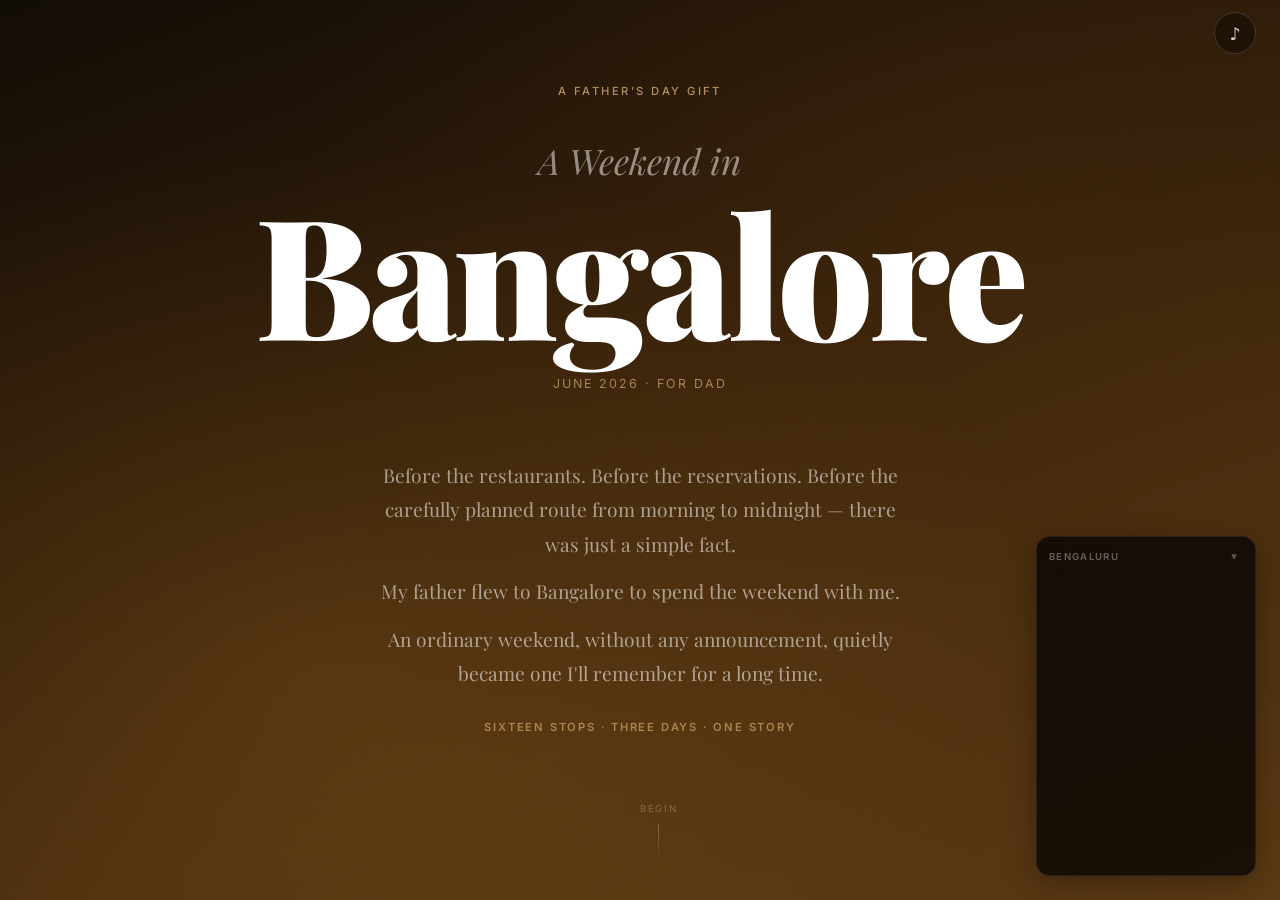
==== index.html @ c12c20e4 "filename changes" ====
<!DOCTYPE html>
<html lang="en">
<head>
  <meta charset="UTF-8" />
  <meta name="viewport" content="width=device-width, initial-scale=1.0, viewport-fit=cover" />
  <meta name="description" content="A weekend in Bangalore with my father. Sixteen stops. Three days. June 2026." />
  <title>A Weekend in Bangalore</title>

  <!-- Fonts -->
  <link rel="preconnect" href="https://fonts.googleapis.com" />
  <link rel="preconnect" href="https://fonts.gstatic.com" crossorigin />
  <link href="https://fonts.googleapis.com/css2?family=Playfair+Display:ital,wght@0,400;0,700;0,900;1,400;1,700&family=Inter:wght@300;400;500;600&display=swap" rel="stylesheet" />

  <link rel="stylesheet" href="styles.css" />
</head>
<body>

  <!-- ─── Fixed UI Layer ──────────────────────────────────────── -->
  <div id="v2-ui">
    <div id="progress-bar">
      <div id="progress-fill"></div>
    </div>
  </div>

  <div id="chapter-label">
    <span id="chapter-text"></span>
  </div>

  <button id="sound-btn" aria-label="Play ambient sound" title="Play ambient sound">♪</button>

  <!-- ─── Bangalore Map Overlay ───────────────────────────────── -->
  <div id="map-overlay" aria-hidden="true" role="presentation">
    <div id="map-header">
      <div id="map-label">Bengaluru</div>
      <div id="map-toggle" title="Minimize">▾</div>
    </div>
    <div id="map-place-name"></div>
    <svg id="bangalore-map" viewBox="0 0 280 380" xmlns="http://www.w3.org/2000/svg"></svg>
  </div>

  <!-- ─── Main Content (JS-rendered) ─────────────────────────── -->
  <main id="v2-root"></main>

  <!-- ─── Data + Engine ──────────────────────────────────────── -->
  <script src="memories/memories.js"></script>
  <script src="script.js"></script>
</body>
</html>
---- styles.css ----
/* =============================================================
   A Weekend in Bangalore — V2 Design System
   Immersive scrollytelling edition
   ============================================================= */

@import url('https://fonts.googleapis.com/css2?family=Playfair+Display:ital,wght@0,400;0,700;0,900;1,400;1,700&family=Inter:wght@300;400;500;600&display=swap');

/* -------------------------------------------------------------
   1. CSS Custom Properties
   ------------------------------------------------------------- */
:root {
  --base-bg: #faf7f2;
  --base-text: #1a1612;
  --base-muted: #7a7168;
  --base-border: rgba(26, 22, 18, 0.10);

  --font-serif: 'Playfair Display', Georgia, 'Times New Roman', serif;
  --font-sans: 'Inter', system-ui, -apple-system, sans-serif;

  --space-xs: 0.5rem;
  --space-sm: 1rem;
  --space-md: 2rem;
  --space-lg: 4rem;
  --space-xl: 8rem;

  --ease-out: cubic-bezier(0.22, 1, 0.36, 1);

  /* Dynamic per-section — overridden by JS */
  --accent: #7a5f3a;
  --accent-dim: rgba(122, 95, 58, 0.12);
  --place-gradient: linear-gradient(160deg, #1a1208, #3d2a0e);
}

@media (prefers-reduced-motion: reduce) {
  *, *::before, *::after {
    animation-duration: 0.01ms !important;
    transition-duration: 0.01ms !important;
  }
}

/* -------------------------------------------------------------
   2. Reset & Base
   ------------------------------------------------------------- */
*, *::before, *::after {
  box-sizing: border-box;
  margin: 0;
  padding: 0;
}

html { font-size: 16px; }

body {
  background: var(--base-bg);
  color: var(--base-text);
  font-family: var(--font-sans);
  line-height: 1.6;
  overflow-x: hidden;
}

img, video {
  display: block;
  max-width: 100%;
}

button {
  border: none;
  background: none;
  cursor: pointer;
  font-family: inherit;
}

/* -------------------------------------------------------------
   3. Fixed UI — Progress + Chapter + Sound
   ------------------------------------------------------------- */
#v2-ui {
  position: fixed;
  top: 0;
  left: 0;
  right: 0;
  z-index: 200;
  pointer-events: none;
}

#progress-bar {
  height: 2px;
  width: 100%;
  background: transparent;
}

#progress-fill {
  height: 100%;
  background: var(--accent);
  width: 0%;
  transition: width 0.1s linear, background 0.8s var(--ease-out);
}

#chapter-label {
  position: fixed;
  top: 16px;
  left: 24px;
  pointer-events: none;
  z-index: 201;
  opacity: 0;
  transition: opacity 0.4s;
}

#chapter-label.visible { opacity: 1; }

#chapter-text {
  font-family: var(--font-sans);
  font-size: 0.65rem;
  font-weight: 600;
  letter-spacing: 0.18em;
  text-transform: uppercase;
  color: rgba(255, 255, 255, 0.75);
  background: rgba(0, 0, 0, 0.35);
  backdrop-filter: blur(10px);
  -webkit-backdrop-filter: blur(10px);
  padding: 5px 12px;
  border-radius: 20px;
  border: 1px solid rgba(255, 255, 255, 0.1);
}

#sound-btn {
  position: fixed;
  top: 12px;
  right: 24px;
  z-index: 201;
  pointer-events: all;
  width: 42px;
  height: 42px;
  border-radius: 50%;
  background: rgba(0, 0, 0, 0.35);
  backdrop-filter: blur(10px);
  -webkit-backdrop-filter: blur(10px);
  display: flex;
  align-items: center;
  justify-content: center;
  border: 1px solid rgba(255, 255, 255, 0.15);
  transition: background 0.3s, transform 0.2s, border-color 0.3s;
  color: rgba(255, 255, 255, 0.8);
  font-size: 1.1rem;
}

#sound-btn:hover {
  background: rgba(0, 0, 0, 0.55);
  transform: scale(1.08);
}

#sound-btn.playing {
  background: rgba(var(--accent-rgb, 122, 95, 58), 0.4);
  border-color: rgba(255, 255, 255, 0.25);
  animation: soundPulse 2.5s ease-in-out infinite;
}

#sound-btn.muted { opacity: 0.5; }

@keyframes soundPulse {
  0%, 100% { box-shadow: 0 0 0 0 rgba(255, 255, 255, 0.1); }
  50% { box-shadow: 0 0 0 6px rgba(255, 255, 255, 0.0); }
}

/* -------------------------------------------------------------
   4. Map Overlay
   ------------------------------------------------------------- */
#map-overlay {
  position: fixed;
  bottom: 24px;
  right: 24px;
  width: 220px;
  z-index: 150;
  background: rgba(8, 6, 4, 0.80);
  backdrop-filter: blur(14px);
  -webkit-backdrop-filter: blur(14px);
  border-radius: 14px;
  border: 1px solid rgba(255, 255, 255, 0.08);
  overflow: hidden;
  transition: height 0.35s var(--ease-out);
  box-shadow: 0 8px 32px rgba(0, 0, 0, 0.3);
}

#map-overlay.minimized {
  height: 38px !important;
}

#map-header {
  display: flex;
  align-items: center;
  justify-content: space-between;
  padding: 10px 12px 4px;
}

#map-label {
  font-family: var(--font-sans);
  font-size: 0.6rem;
  font-weight: 600;
  letter-spacing: 0.14em;
  text-transform: uppercase;
  color: rgba(255, 255, 255, 0.35);
}

#map-toggle {
  width: 18px;
  height: 18px;
  cursor: pointer;
  color: rgba(255, 255, 255, 0.3);
  font-size: 0.7rem;
  text-align: center;
  line-height: 18px;
  transition: color 0.2s, transform 0.3s;
  user-select: none;
}

#map-toggle:hover { color: rgba(255, 255, 255, 0.7); }

#map-overlay.minimized #map-toggle {
  transform: rotate(180deg);
}

#map-place-name {
  padding: 0 12px 8px;
  font-size: 0.72rem;
  font-weight: 500;
  color: rgba(255, 255, 255, 0.85);
  font-family: var(--font-serif);
  min-height: 18px;
  transition: color 0.5s;
  line-height: 1.3;
}

#bangalore-map {
  width: 100%;
  height: auto;
  display: block;
  padding: 0 6px 8px;
}

@media (max-width: 768px) {
  #map-overlay { display: none; }
}

/* -------------------------------------------------------------
   5. Hero
   ------------------------------------------------------------- */
.v2-hero {
  min-height: 100vh;
  display: flex;
  flex-direction: column;
  align-items: center;
  justify-content: center;
  text-align: center;
  position: relative;
  overflow: hidden;
  background: linear-gradient(160deg, #120d06 0%, #221508 20%, #331f0a 45%, #4a2e0f 70%, #5c3a14 100%);
  padding: var(--space-lg) var(--space-md) calc(var(--space-lg) + 80px);
}

.v2-hero::before {
  content: '';
  position: absolute;
  inset: 0;
  background:
    radial-gradient(ellipse at 25% 75%, rgba(200, 130, 40, 0.18) 0%, transparent 55%),
    radial-gradient(ellipse at 75% 25%, rgba(120, 70, 20, 0.15) 0%, transparent 50%);
  pointer-events: none;
}

.hero-eyebrow {
  font-family: var(--font-sans);
  font-size: 0.7rem;
  font-weight: 500;
  letter-spacing: 0.22em;
  text-transform: uppercase;
  color: rgba(255, 210, 140, 0.65);
  margin-bottom: 2rem;
  position: relative;
  z-index: 1;
  opacity: 0;
  transform: translateY(18px);
  animation: fadeUp 0.9s var(--ease-out) 0.2s forwards;
}

.hero-title-block {
  position: relative;
  z-index: 1;
  opacity: 0;
  transform: translateY(28px);
  animation: fadeUp 1.1s var(--ease-out) 0.45s forwards;
}

.hero-prefix {
  font-family: var(--font-serif);
  font-size: clamp(1.4rem, 4vw, 2.2rem);
  font-weight: 400;
  font-style: italic;
  color: rgba(255, 255, 255, 0.5);
  display: block;
  margin-bottom: 0.3rem;
}

.hero-city {
  font-family: var(--font-serif);
  font-size: clamp(4.5rem, 14vw, 10.5rem);
  font-weight: 900;
  line-height: 0.92;
  color: #ffffff;
  display: block;
  letter-spacing: -0.025em;
}

.hero-date {
  font-family: var(--font-sans);
  font-size: 0.78rem;
  font-weight: 400;
  letter-spacing: 0.16em;
  color: rgba(255, 210, 140, 0.55);
  margin-top: 1.6rem;
  display: block;
  text-transform: uppercase;
  position: relative;
  z-index: 1;
  opacity: 0;
  transform: translateY(16px);
  animation: fadeUp 0.9s var(--ease-out) 0.75s forwards;
}

.hero-narrative {
  max-width: 520px;
  margin: var(--space-lg) auto 0;
  position: relative;
  z-index: 1;
  opacity: 0;
  animation: fadeUp 0.9s var(--ease-out) 1.1s forwards;
}

.hero-narrative p {
  font-family: var(--font-serif);
  font-size: clamp(1rem, 2.2vw, 1.2rem);
  line-height: 1.8;
  color: rgba(255, 255, 255, 0.55);
}

.hero-narrative p + p {
  margin-top: 0.8rem;
}

.hero-narrative .hero-kicker {
  display: block;
  margin-top: 1.8rem;
  font-family: var(--font-sans);
  font-size: 0.7rem;
  font-weight: 600;
  letter-spacing: 0.16em;
  text-transform: uppercase;
  color: rgba(255, 210, 140, 0.5);
}

.hero-scroll {
  position: absolute;
  bottom: 40px;
  left: 50%;
  transform: translateX(-50%);
  display: flex;
  flex-direction: column;
  align-items: center;
  gap: 8px;
  color: rgba(255, 255, 255, 0.25);
  z-index: 1;
  opacity: 0;
  animation: fadeUp 0.8s var(--ease-out) 1.6s forwards;
}

.hero-scroll span {
  font-size: 0.6rem;
  letter-spacing: 0.18em;
  text-transform: uppercase;
  font-family: var(--font-sans);
}

.hero-scroll .scroll-line {
  width: 1px;
  height: 36px;
  background: linear-gradient(to bottom, rgba(255,255,255,0.25), transparent);
  animation: scrollBounce 1.8s ease-in-out infinite;
}

@keyframes scrollBounce {
  0%, 100% { transform: scaleY(1); opacity: 0.25; }
  50% { transform: scaleY(1.3); opacity: 0.55; }
}

@keyframes fadeUp {
  to { opacity: 1; transform: translateY(0); }
}

/* -------------------------------------------------------------
   6. Journey Overview
   ------------------------------------------------------------- */
.v2-journey {
  padding: var(--space-xl) var(--space-md);
  background: var(--base-bg);
  border-bottom: 1px solid var(--base-border);
}

.journey-header {
  text-align: center;
  max-width: 560px;
  margin: 0 auto var(--space-lg);
}

.journey-header h2 {
  font-family: var(--font-serif);
  font-size: clamp(2rem, 5vw, 3.2rem);
  font-weight: 700;
  line-height: 1.15;
  color: var(--base-text);
  margin-bottom: 1rem;
}

.journey-header p {
  font-size: 0.95rem;
  color: var(--base-muted);
  line-height: 1.7;
}

.journey-stops {
  display: grid;
  grid-template-columns: repeat(auto-fill, minmax(172px, 1fr));
  gap: 10px;
  max-width: 1000px;
  margin: 0 auto;
}

.journey-card {
  background: #fff;
  border: 1px solid var(--base-border);
  border-radius: 10px;
  padding: 12px 14px;
  display: flex;
  align-items: center;
  gap: 10px;
  opacity: 0;
  transform: translateY(14px);
  transition: opacity 0.5s, transform 0.5s, box-shadow 0.3s;
}

.journey-card:hover {
  box-shadow: 0 4px 20px rgba(0,0,0,0.08);
  transform: translateY(-1px);
}

.journey-card.revealed {
  opacity: 1;
  transform: translateY(0);
}

.jcard-mark {
  width: 30px;
  height: 30px;
  border-radius: 50%;
  flex-shrink: 0;
  display: flex;
  align-items: center;
  justify-content: center;
  font-family: var(--font-serif);
  font-weight: 700;
  font-size: 0.62rem;
  color: #fff;
  letter-spacing: 0;
  text-align: center;
  line-height: 1;
}

.jcard-info { flex: 1; min-width: 0; }

.jcard-name {
  font-family: var(--font-sans);
  font-size: 0.78rem;
  font-weight: 600;
  color: var(--base-text);
  line-height: 1.25;
  white-space: nowrap;
  overflow: hidden;
  text-overflow: ellipsis;
}

.jcard-meta {
  font-size: 0.62rem;
  color: var(--base-muted);
  margin-top: 2px;
  text-transform: uppercase;
  letter-spacing: 0.07em;
}

/* -------------------------------------------------------------
   7. Day Intro
   ------------------------------------------------------------- */
.v2-day-intro {
  min-height: 80vh;
  display: flex;
  align-items: center;
  justify-content: center;
  text-align: center;
  padding: var(--space-xl) var(--space-md);
  position: relative;
  overflow: hidden;
}

.day-intro-inner {
  position: relative;
  z-index: 1;
  max-width: 680px;
}

.day-eyebrow {
  font-family: var(--font-sans);
  font-size: 0.65rem;
  font-weight: 600;
  letter-spacing: 0.22em;
  text-transform: uppercase;
  color: var(--accent);
  margin-bottom: 1.2rem;
  opacity: 0;
  transform: translateY(10px);
  transition: opacity 0.6s, transform 0.6s;
}

.day-name {
  font-family: var(--font-serif);
  font-size: clamp(5rem, 15vw, 9rem);
  font-weight: 900;
  line-height: 0.88;
  letter-spacing: -0.03em;
  color: var(--base-text);
  margin-bottom: 1.8rem;
  opacity: 0;
  transform: translateY(22px);
  transition: opacity 0.7s 0.1s, transform 0.7s 0.1s;
}

.day-stats {
  display: flex;
  gap: 2rem;
  justify-content: center;
  flex-wrap: wrap;
  margin-bottom: 1.8rem;
  opacity: 0;
  transform: translateY(14px);
  transition: opacity 0.6s 0.2s, transform 0.6s 0.2s;
}

.day-stat {
  font-family: var(--font-sans);
  font-size: 0.72rem;
  font-weight: 500;
  color: var(--base-muted);
  letter-spacing: 0.06em;
}

.day-intro-copy {
  font-family: var(--font-serif);
  font-size: clamp(1.05rem, 2.5vw, 1.3rem);
  color: var(--base-muted);
  line-height: 1.7;
  opacity: 0;
  transform: translateY(14px);
  transition: opacity 0.6s 0.3s, transform 0.6s 0.3s;
}

.day-stop-pills {
  display: flex;
  gap: 6px;
  justify-content: center;
  flex-wrap: wrap;
  margin-top: 1.8rem;
  opacity: 0;
  transition: opacity 0.6s 0.5s;
}

.day-pill {
  font-size: 0.65rem;
  font-weight: 500;
  padding: 5px 11px;
  border-radius: 20px;
  background: color-mix(in srgb, var(--accent) 12%, transparent);
  color: var(--accent);
  font-family: var(--font-sans);
  letter-spacing: 0.04em;
  border: 1px solid color-mix(in srgb, var(--accent) 22%, transparent);
}

.v2-day-intro.revealed .day-eyebrow,
.v2-day-intro.revealed .day-name,
.v2-day-intro.revealed .day-stats,
.v2-day-intro.revealed .day-intro-copy,
.v2-day-intro.revealed .day-stop-pills {
  opacity: 1;
  transform: translateY(0);
}

/* Day-specific background accents */
.day-saturday { background: linear-gradient(180deg, var(--base-bg) 0%, #fdf3e3 100%); }
.day-sunday   { background: linear-gradient(180deg, var(--base-bg) 0%, #e9f0fe 100%); }
.day-monday   { background: linear-gradient(180deg, var(--base-bg) 0%, #e9f4ee 100%); }

/* -------------------------------------------------------------
   8. Place — Hero Screen
   ------------------------------------------------------------- */
.v2-place { position: relative; }

.place-hero-screen {
  min-height: 85vh;
  display: flex;
  flex-direction: column;
  align-items: center;
  justify-content: center;
  text-align: center;
  position: relative;
  overflow: hidden;
  padding: 4rem var(--space-md) 3rem;
  background: var(--place-gradient);
}

.place-hero-screen::before {
  content: '';
  position: absolute;
  inset: 0;
  background:
    radial-gradient(ellipse at 30% 60%, rgba(255,255,255,0.05) 0%, transparent 60%),
    radial-gradient(ellipse at 70% 30%, rgba(0,0,0,0.2) 0%, transparent 50%);
  pointer-events: none;
}

.place-hero-inner {
  position: relative;
  z-index: 1;
  max-width: 680px;
}

.place-time-tag {
  display: inline-flex;
  align-items: center;
  font-family: var(--font-sans);
  font-size: 0.63rem;
  font-weight: 600;
  letter-spacing: 0.2em;
  text-transform: uppercase;
  color: rgba(255, 255, 255, 0.5);
  padding: 5px 14px;
  border: 1px solid rgba(255, 255, 255, 0.15);
  border-radius: 20px;
  margin-bottom: 2rem;
  opacity: 0;
  transform: translateY(12px);
  transition: opacity 0.6s, transform 0.6s;
}

.place-mark {
  width: 76px;
  height: 76px;
  border-radius: 50%;
  display: flex;
  align-items: center;
  justify-content: center;
  margin: 0 auto 1.8rem;
  font-family: var(--font-serif);
  font-weight: 700;
  font-size: 1.3rem;
  color: #fff;
  letter-spacing: -0.02em;
  opacity: 0;
  transform: scale(0.75);
  transition: opacity 0.6s 0.1s, transform 0.6s 0.1s;
  backdrop-filter: blur(4px);
  -webkit-backdrop-filter: blur(4px);
  border: 1px solid rgba(255,255,255,0.2);
}

.place-name-large {
  font-family: var(--font-serif);
  font-size: clamp(2.4rem, 8vw, 5.5rem);
  font-weight: 900;
  line-height: 1.0;
  color: #fff;
  margin-bottom: 1.2rem;
  letter-spacing: -0.02em;
  opacity: 0;
  transform: translateY(22px);
  transition: opacity 0.7s 0.15s, transform 0.7s 0.15s;
}

.place-tagline {
  font-family: var(--font-serif);
  font-style: italic;
  font-size: clamp(0.95rem, 2.5vw, 1.25rem);
  color: rgba(255, 255, 255, 0.58);
  max-width: 480px;
  margin: 0 auto;
  line-height: 1.55;
  opacity: 0;
  transform: translateY(15px);
  transition: opacity 0.6s 0.25s, transform 0.6s 0.25s;
}

.place-hero-screen.revealed .place-time-tag,
.place-hero-screen.revealed .place-mark,
.place-hero-screen.revealed .place-name-large,
.place-hero-screen.revealed .place-tagline {
  opacity: 1;
  transform: translateY(0) scale(1);
}

/* -------------------------------------------------------------
   9. Place — Story Screen
   ------------------------------------------------------------- */
.place-story-screen {
  min-height: 90vh;
  display: grid;
  position: relative;
  overflow: hidden;
}

/* Text + single photo */
.layout-text-photo,
.layout-text-photos,
.layout-photo-text {
  grid-template-columns: 1fr 1fr;
}

/* Text + video (video gets full width below) */
.layout-text-video {
  grid-template-columns: 1fr;
}

.story-text-col {
  padding: 5rem var(--space-lg);
  display: flex;
  flex-direction: column;
  justify-content: center;
  background: var(--base-bg);
}

.story-media-col {
  position: relative;
  overflow: hidden;
  background: #111;
  min-height: 55vh;
}

.story-media-col img,
.story-media-col video {
  position: absolute;
  inset: 0;
  width: 100%;
  height: 100%;
  object-fit: cover;
  transition: transform 0.6s var(--ease-out);
}

.story-media-col:hover img,
.story-media-col:hover video {
  transform: scale(1.03);
}

/* Photo-left layout */
.layout-photo-text .story-text-col { order: 2; }
.layout-photo-text .story-media-col { order: 1; }

/* Dual-photo grid */
.story-media-double {
  display: grid;
  grid-template-columns: 1fr 1fr;
  grid-template-rows: 1fr;
  gap: 2px;
  position: absolute;
  inset: 0;
}

.story-media-double img {
  position: static;
  width: 100%;
  height: 100%;
  min-height: 0;
  object-fit: cover;
  display: block;
}

/* Full-bleed video section */
.place-video-strip {
  position: relative;
  min-height: 60vh;
  overflow: hidden;
  background: #0a0a0a;
}

.place-video-strip video {
  position: absolute;
  inset: 0;
  width: 100%;
  height: 100%;
  object-fit: cover;
}

.place-video-strip::after {
  content: '';
  position: absolute;
  inset: 0;
  background: linear-gradient(to bottom, rgba(0,0,0,0.3) 0%, rgba(0,0,0,0.1) 50%, rgba(0,0,0,0.45) 100%);
}

/* Story content elements */
.story-chips {
  display: flex;
  flex-wrap: wrap;
  gap: 7px;
  margin-bottom: 1.8rem;
}

.chip {
  display: inline-flex;
  align-items: center;
  font-family: var(--font-sans);
  font-size: 0.72rem;
  font-weight: 500;
  padding: 5px 12px;
  border-radius: 20px;
  background: color-mix(in srgb, var(--accent) 11%, transparent);
  color: var(--accent);
  border: 1px solid color-mix(in srgb, var(--accent) 22%, transparent);
  opacity: 0;
  transform: translateY(8px);
  transition: opacity 0.4s, transform 0.4s;
}

.chip.revealed {
  opacity: 1;
  transform: translateY(0);
}

/* -------------------------------------------------------------
   Widget system — stat, quote, badge, chip
   ------------------------------------------------------------- */
.story-widgets {
  display: flex;
  flex-wrap: wrap;
  gap: 10px;
  margin-bottom: 1.8rem;
  align-items: flex-start;
}

/* Base reveal state */
.reveal-widget {
  opacity: 0;
  transform: translateY(10px);
  transition: opacity 0.45s, transform 0.45s;
}

.reveal-widget.revealed {
  opacity: 1;
  transform: translateY(0);
}

/* Chip widget — same as old .chip */
.w-chip {
  display: inline-flex;
  align-items: center;
  font-family: var(--font-sans);
  font-size: 0.72rem;
  font-weight: 500;
  padding: 5px 13px;
  border-radius: 20px;
  background: color-mix(in srgb, var(--accent) 10%, transparent);
  color: var(--accent);
  border: 1px solid color-mix(in srgb, var(--accent) 20%, transparent);
}

/* Stat widget — big number + small label */
.w-stat {
  display: flex;
  flex-direction: column;
  align-items: center;
  justify-content: center;
  padding: 8px 16px;
  border-radius: 12px;
  background: color-mix(in srgb, var(--accent) 8%, transparent);
  border: 1px solid color-mix(in srgb, var(--accent) 18%, transparent);
  min-width: 64px;
}

.w-stat-num {
  font-family: var(--font-serif);
  font-size: 1.55rem;
  font-weight: 700;
  color: var(--accent);
  line-height: 1.1;
  letter-spacing: -0.02em;
}

.w-stat-label {
  font-family: var(--font-sans);
  font-size: 0.6rem;
  font-weight: 500;
  letter-spacing: 0.06em;
  color: var(--accent);
  opacity: 0.7;
  text-align: center;
  margin-top: 2px;
  text-transform: lowercase;
}

/* Quote widget — italic left-border */
.w-quote {
  font-family: var(--font-serif);
  font-style: italic;
  font-size: 0.88rem;
  color: var(--accent);
  border-left: 2px solid var(--accent);
  padding: 4px 10px;
  background: color-mix(in srgb, var(--accent) 6%, transparent);
  border-radius: 0 8px 8px 0;
  max-width: 280px;
  line-height: 1.45;
}

/* Badge widget — award-style */
.w-badge {
  display: inline-flex;
  align-items: center;
  font-family: var(--font-sans);
  font-size: 0.68rem;
  font-weight: 600;
  letter-spacing: 0.04em;
  padding: 5px 13px;
  border-radius: 20px;
  background: color-mix(in srgb, var(--accent) 16%, transparent);
  color: var(--accent);
  border: 1.5px solid color-mix(in srgb, var(--accent) 35%, transparent);
}

.story-pull-quote {
  font-family: var(--font-serif);
  font-style: italic;
  font-size: clamp(1.1rem, 2.5vw, 1.45rem);
  line-height: 1.55;
  color: var(--base-text);
  border-left: 3px solid var(--accent);
  padding-left: 1.5rem;
  margin: 1.6rem 0;
  opacity: 0;
  transform: translateX(-15px);
  transition: opacity 0.7s, transform 0.7s;
}

.story-pull-quote.revealed {
  opacity: 1;
  transform: translateX(0);
}

.story-lines {
  display: flex;
  flex-direction: column;
  gap: 0.9rem;
  margin-top: 0.2rem;
}

.story-line {
  font-family: var(--font-serif);
  font-size: 0.97rem;
  line-height: 1.72;
  color: var(--base-muted);
  opacity: 0;
  transform: translateY(10px);
  transition: opacity 0.55s, transform 0.55s;
}

.story-line.revealed {
  opacity: 1;
  transform: translateY(0);
}

/* -------------------------------------------------------------
   10. Place — Memory Anchor Screen
   ------------------------------------------------------------- */
.place-anchor-screen {
  min-height: 70vh;
  display: flex;
  flex-direction: column;
  align-items: center;
  justify-content: center;
  text-align: center;
  padding: var(--space-xl) var(--space-md);
  position: relative;
  overflow: hidden;
}

.anchor-bg-wash {
  position: absolute;
  inset: 0;
  opacity: 0.06;
  background: var(--place-gradient);
}

.anchor-quote-text {
  font-family: var(--font-serif);
  font-style: italic;
  font-size: clamp(1.5rem, 4vw, 2.4rem);
  line-height: 1.38;
  color: var(--base-text);
  max-width: 720px;
  position: relative;
  z-index: 1;
  opacity: 0;
  transform: translateY(22px);
  transition: opacity 0.8s, transform 0.8s;
}

.anchor-quote-text.revealed {
  opacity: 1;
  transform: translateY(0);
}

.anchor-attribution {
  margin-top: 1.6rem;
  font-size: 0.68rem;
  font-weight: 600;
  letter-spacing: 0.16em;
  text-transform: uppercase;
  color: var(--accent);
  font-family: var(--font-sans);
  position: relative;
  z-index: 1;
  opacity: 0;
  transition: opacity 0.6s 0.3s;
}

.anchor-attribution.revealed {
  opacity: 1;
}

/* -------------------------------------------------------------
   11. Responsive — mobile single column
   ------------------------------------------------------------- */
@media (max-width: 800px) {
  .layout-text-photo,
  .layout-text-photos,
  .layout-photo-text {
    grid-template-columns: 1fr;
  }

  .story-text-col {
    padding: 2.8rem var(--space-md) 2.4rem;
    order: 2;
  }

  /* Photo column: use natural portrait proportions, no clipping */
  .story-media-col {
    order: 1;
    position: relative;
    min-height: unset;
    background: #111;
    /* Tall enough to show portrait photos with breathing room */
    aspect-ratio: 4 / 5;
    width: 100%;
    overflow: hidden;
  }

  .story-media-col img,
  .story-media-col video {
    position: absolute;
    inset: 0;
    width: 100%;
    height: 100%;
    object-fit: cover;
    object-position: center top;
  }

  /* Dual-photo grid stays grid, but taller */
  .story-media-double {
    position: absolute;
    inset: 0;
    height: 100%;
  }

  .story-media-double img {
    position: static;
    width: 100%;
    height: 100%;
    object-fit: cover;
    object-position: center top;
  }

  .layout-photo-text .story-text-col { order: 2; }
  .layout-photo-text .story-media-col { order: 1; }

  /* Hero screens tighter on mobile */
  .place-hero-screen {
    min-height: 75vh;
    padding: 3rem var(--space-md) 2.5rem;
  }

  /* Day intros smaller */
  .v2-day-intro {
    padding: 3.5rem var(--space-md) 3rem;
  }

  /* Widgets stack naturally */
  .story-widgets {
    gap: 8px;
    margin-bottom: 1.4rem;
  }

  .w-stat-num { font-size: 1.3rem; }
  .w-quote { font-size: 0.82rem; max-width: 100%; }
}

@media (max-width: 500px) {
  .story-text-col {
    padding: 2.2rem 1.2rem 2rem;
  }

  .day-name { letter-spacing: -0.04em; }
  .place-name-large { letter-spacing: -0.03em; }

  .story-pull-quote {
    font-size: 1rem;
    padding-left: 1rem;
    margin: 1.2rem 0;
  }

  .story-lines { gap: 0.75rem; }
  .story-line { font-size: 0.92rem; line-height: 1.68; }

  /* Tighter hero on small phones */
  .place-hero-screen { min-height: 65vh; }

  /* Full-width story media on small phones */
  .story-media-col { aspect-ratio: 3 / 4; }

  .v2-journey { padding: 3rem 1rem; }
  .journey-card { padding: 0.9rem 1rem; }

  /* Father's Day */
  .fday-inner { padding: 0; }
}

/* -------------------------------------------------------------
   12. Reflection & Dedication
   ------------------------------------------------------------- */
.v2-reflection {
  min-height: 100vh;
  display: flex;
  align-items: center;
  justify-content: center;
  padding: var(--space-xl) var(--space-md);
  background: var(--base-bg);
  border-top: 1px solid var(--base-border);
}

.reflection-inner {
  max-width: 580px;
}

.reflection-p {
  font-family: var(--font-serif);
  font-size: clamp(1.05rem, 2vw, 1.2rem);
  line-height: 1.85;
  color: var(--base-text);
  margin-bottom: var(--space-lg);
  opacity: 0;
  transform: translateY(20px);
  transition: opacity 0.75s, transform 0.75s;
}

.reflection-p.revealed {
  opacity: 1;
  transform: translateY(0);
}

.reflection-p:first-child {
  font-size: clamp(1.2rem, 3vw, 1.6rem);
  font-style: italic;
  color: var(--base-muted);
}

.reflection-p:last-child {
  margin-bottom: 0;
  color: var(--base-muted);
}

/* -------------------------------------------------------------
   Happy Father's Day — celebration section
   ------------------------------------------------------------- */
.v2-fathers-day {
  position: relative;
  min-height: 100vh;
  display: flex;
  align-items: center;
  justify-content: center;
  padding: var(--space-xl) var(--space-md);
  background: linear-gradient(160deg, #1a1008 0%, #2e1d0a 30%, #3d2710 60%, #1a1008 100%);
  overflow: hidden;
}

/* Radial glow behind heading */
.fday-glow {
  position: absolute;
  inset: 0;
  background:
    radial-gradient(ellipse at 50% 35%, rgba(180,120,50,0.22) 0%, transparent 60%),
    radial-gradient(ellipse at 20% 80%, rgba(120,80,30,0.12) 0%, transparent 50%);
  pointer-events: none;
}

.fday-inner {
  position: relative;
  z-index: 1;
  text-align: center;
  max-width: 560px;
  display: flex;
  flex-direction: column;
  align-items: center;
}

.fday-eyebrow {
  font-family: var(--font-sans);
  font-size: 0.62rem;
  font-weight: 600;
  letter-spacing: 0.22em;
  text-transform: uppercase;
  color: rgba(220,180,100,0.6);
  margin-bottom: 1.6rem;
}

.fday-heading {
  font-family: var(--font-serif);
  font-size: clamp(3rem, 10vw, 6.5rem);
  font-weight: 900;
  line-height: 1.0;
  letter-spacing: -0.03em;
  color: #f5e4c3;
  margin: 0 0 1.6rem;
  /* Warm gold shimmer on the text */
  background: linear-gradient(135deg, #f5e4c3 30%, #d4a853 60%, #f5e4c3 80%);
  -webkit-background-clip: text;
  -webkit-text-fill-color: transparent;
  background-clip: text;
}

.fday-sub {
  font-family: var(--font-serif);
  font-style: italic;
  font-size: clamp(0.9rem, 2.2vw, 1.1rem);
  line-height: 1.65;
  color: rgba(220,195,155,0.55);
  margin-bottom: 2.8rem;
  max-width: 420px;
}

/* Glassmorphism card for the dedication letter */
.fday-card {
  background: rgba(255, 250, 240, 0.05);
  border: 1px solid rgba(220,180,100,0.15);
  border-radius: 18px;
  padding: 2.5rem 2.8rem;
  text-align: left;
  width: 100%;
  backdrop-filter: blur(12px);
  -webkit-backdrop-filter: blur(12px);
  display: flex;
  flex-direction: column;
  gap: 0.4rem;
}

.fday-salutation {
  font-family: var(--font-serif);
  font-size: clamp(1.3rem, 3.5vw, 1.9rem);
  font-weight: 700;
  color: #f5e4c3;
  margin-bottom: 0.8rem;
  display: block;
}

.fday-lines {
  list-style: none;
  margin-bottom: 1.6rem;
}

.fday-lines li {
  font-family: var(--font-serif);
  font-size: clamp(0.92rem, 1.9vw, 1.05rem);
  line-height: 1.75;
  color: rgba(235,215,175,0.8);
  padding: 0.65rem 0;
  border-bottom: 1px solid rgba(220,180,100,0.12);
}

.fday-lines li:first-child {
  border-top: 1px solid rgba(220,180,100,0.12);
}

.fday-separator {
  font-family: var(--font-serif);
  font-style: italic;
  font-size: 0.9rem;
  color: rgba(200,165,90,0.55);
  display: block;
  margin-bottom: 0.8rem;
}

.fday-closing {
  font-family: var(--font-serif);
  font-size: clamp(1.3rem, 3.5vw, 1.9rem);
  font-weight: 700;
  color: #f5e4c3;
  display: block;
  margin-bottom: 0.4rem;
}

.fday-sig {
  font-family: var(--font-serif);
  font-style: italic;
  font-size: 1rem;
  color: rgba(200,165,90,0.6);
  display: block;
}

@media (max-width: 600px) {
  .fday-card {
    padding: 1.8rem 1.6rem;
  }

  .fday-heading {
    font-size: clamp(2.6rem, 12vw, 4rem);
  }
}

/* -------------------------------------------------------------
   13. Footer
   ------------------------------------------------------------- */
.v2-footer {
  padding: var(--space-lg) var(--space-md);
  text-align: center;
  border-top: 1px solid var(--base-border);
  background: var(--base-bg);
}

.v2-footer p {
  font-size: 0.72rem;
  color: var(--base-muted);
  font-family: var(--font-sans);
  letter-spacing: 0.06em;
}

/* -------------------------------------------------------------
   14. Utility
   ------------------------------------------------------------- */
.sr-only {
  position: absolute;
  width: 1px; height: 1px;
  overflow: hidden;
  clip: rect(0,0,0,0);
  white-space: nowrap;
}

/* Stagger helpers for chip reveals */
.s1 { transition-delay: 0.04s; }
.s2 { transition-delay: 0.09s; }
.s3 { transition-delay: 0.14s; }
.s4 { transition-delay: 0.19s; }
.s5 { transition-delay: 0.24s; }
.s6 { transition-delay: 0.29s; }
.s7 { transition-delay: 0.34s; }
.s8 { transition-delay: 0.39s; }
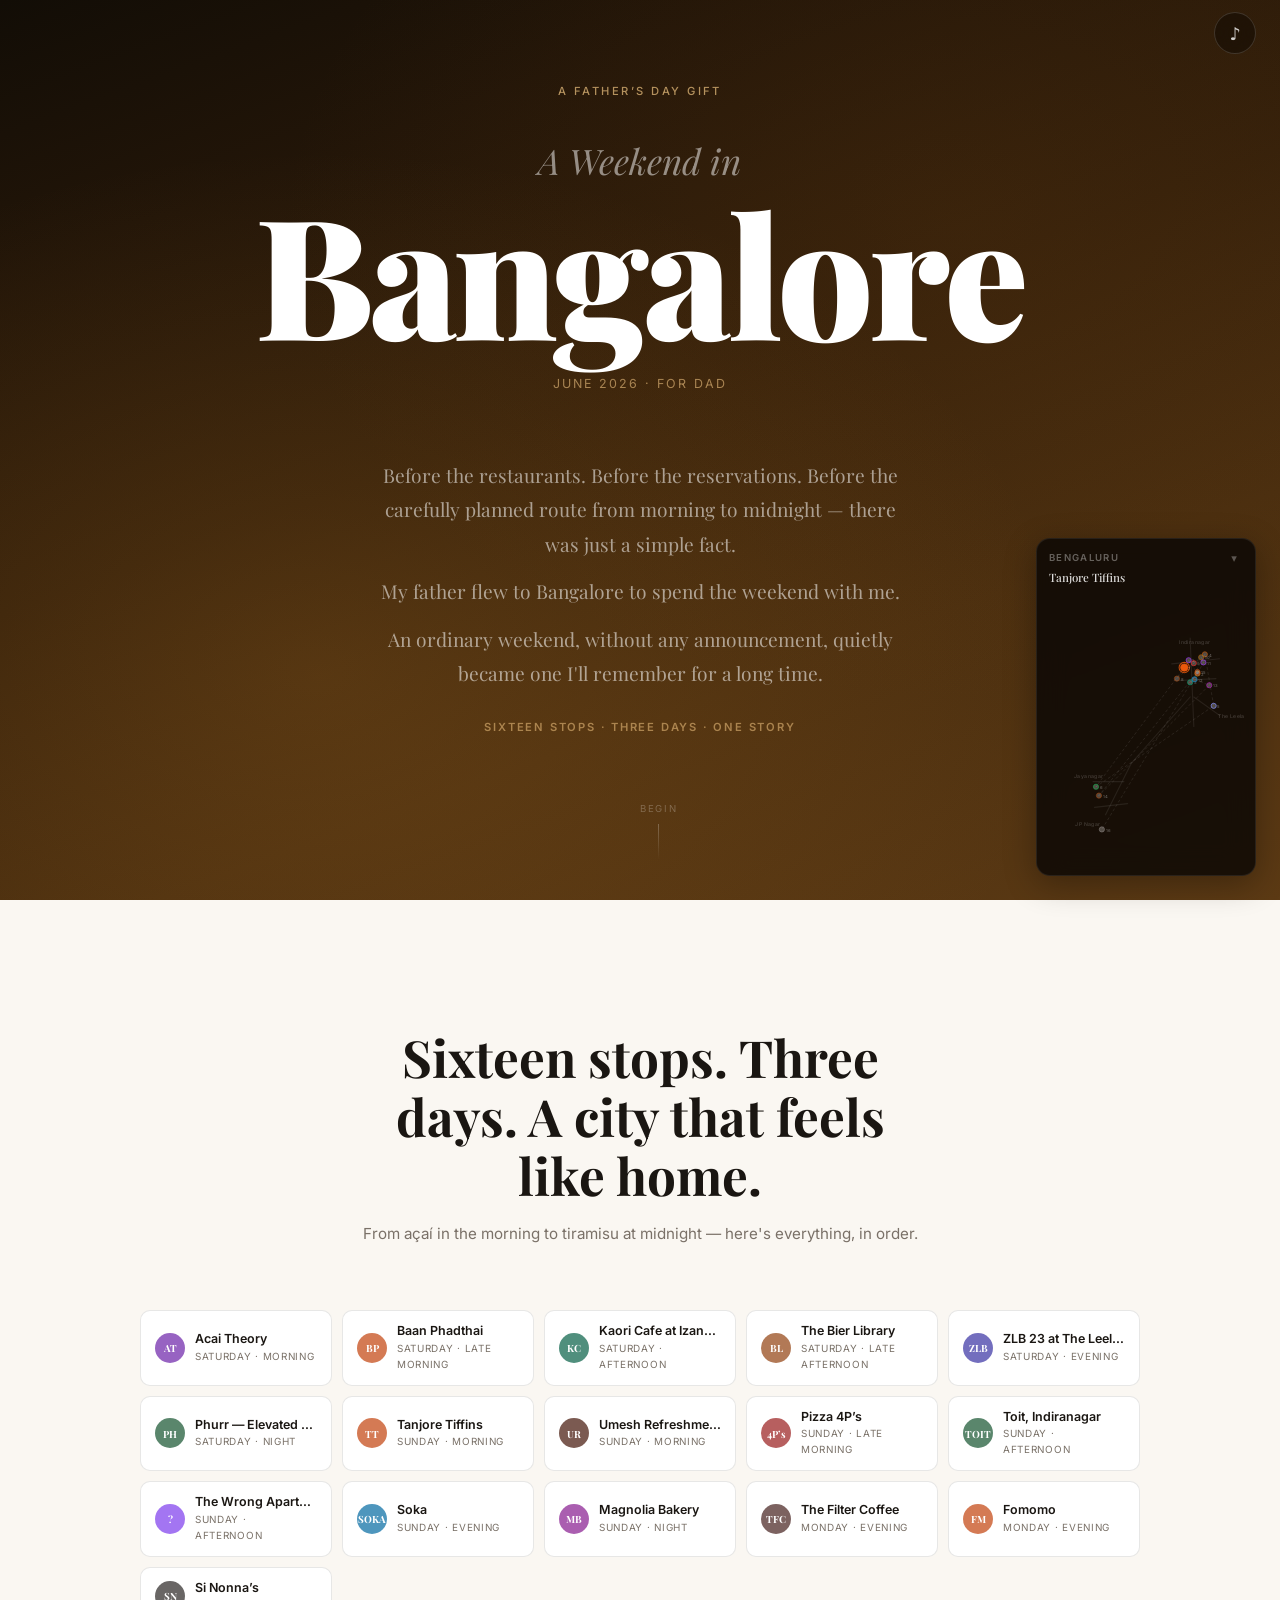
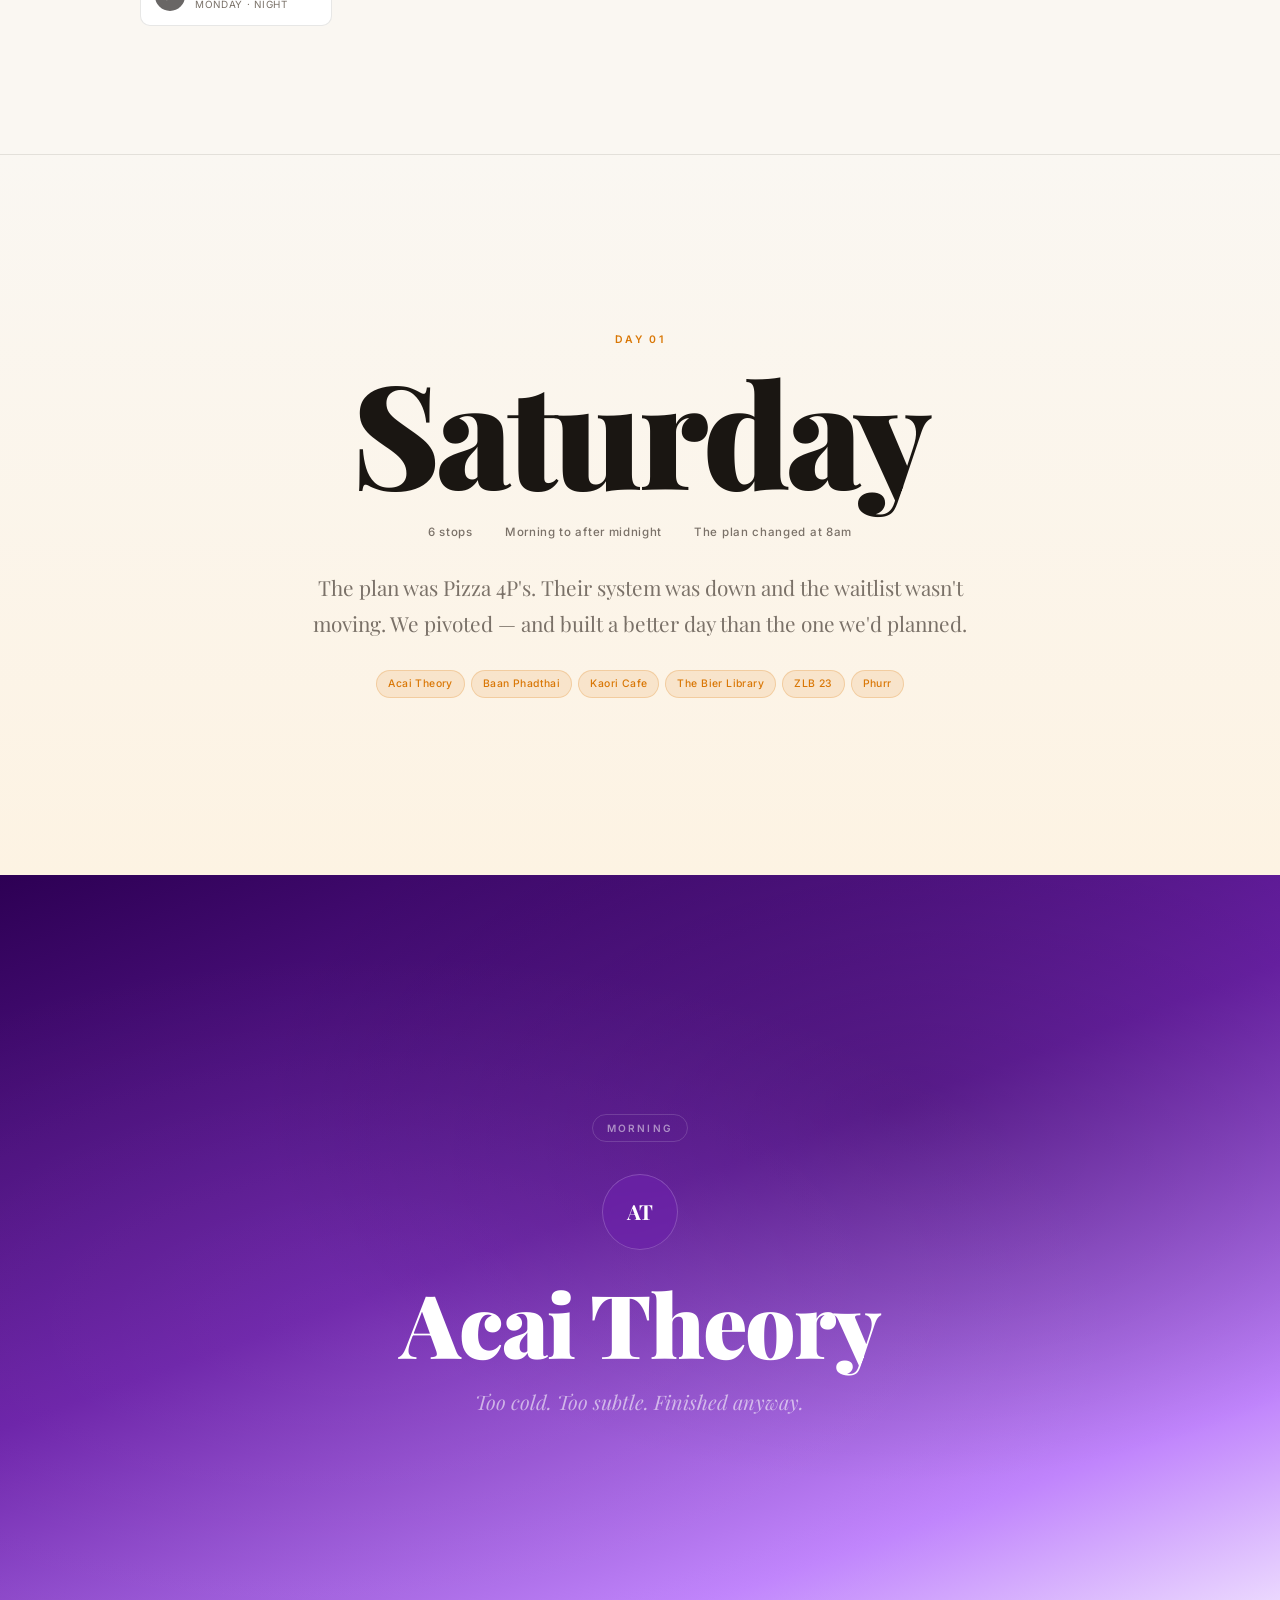
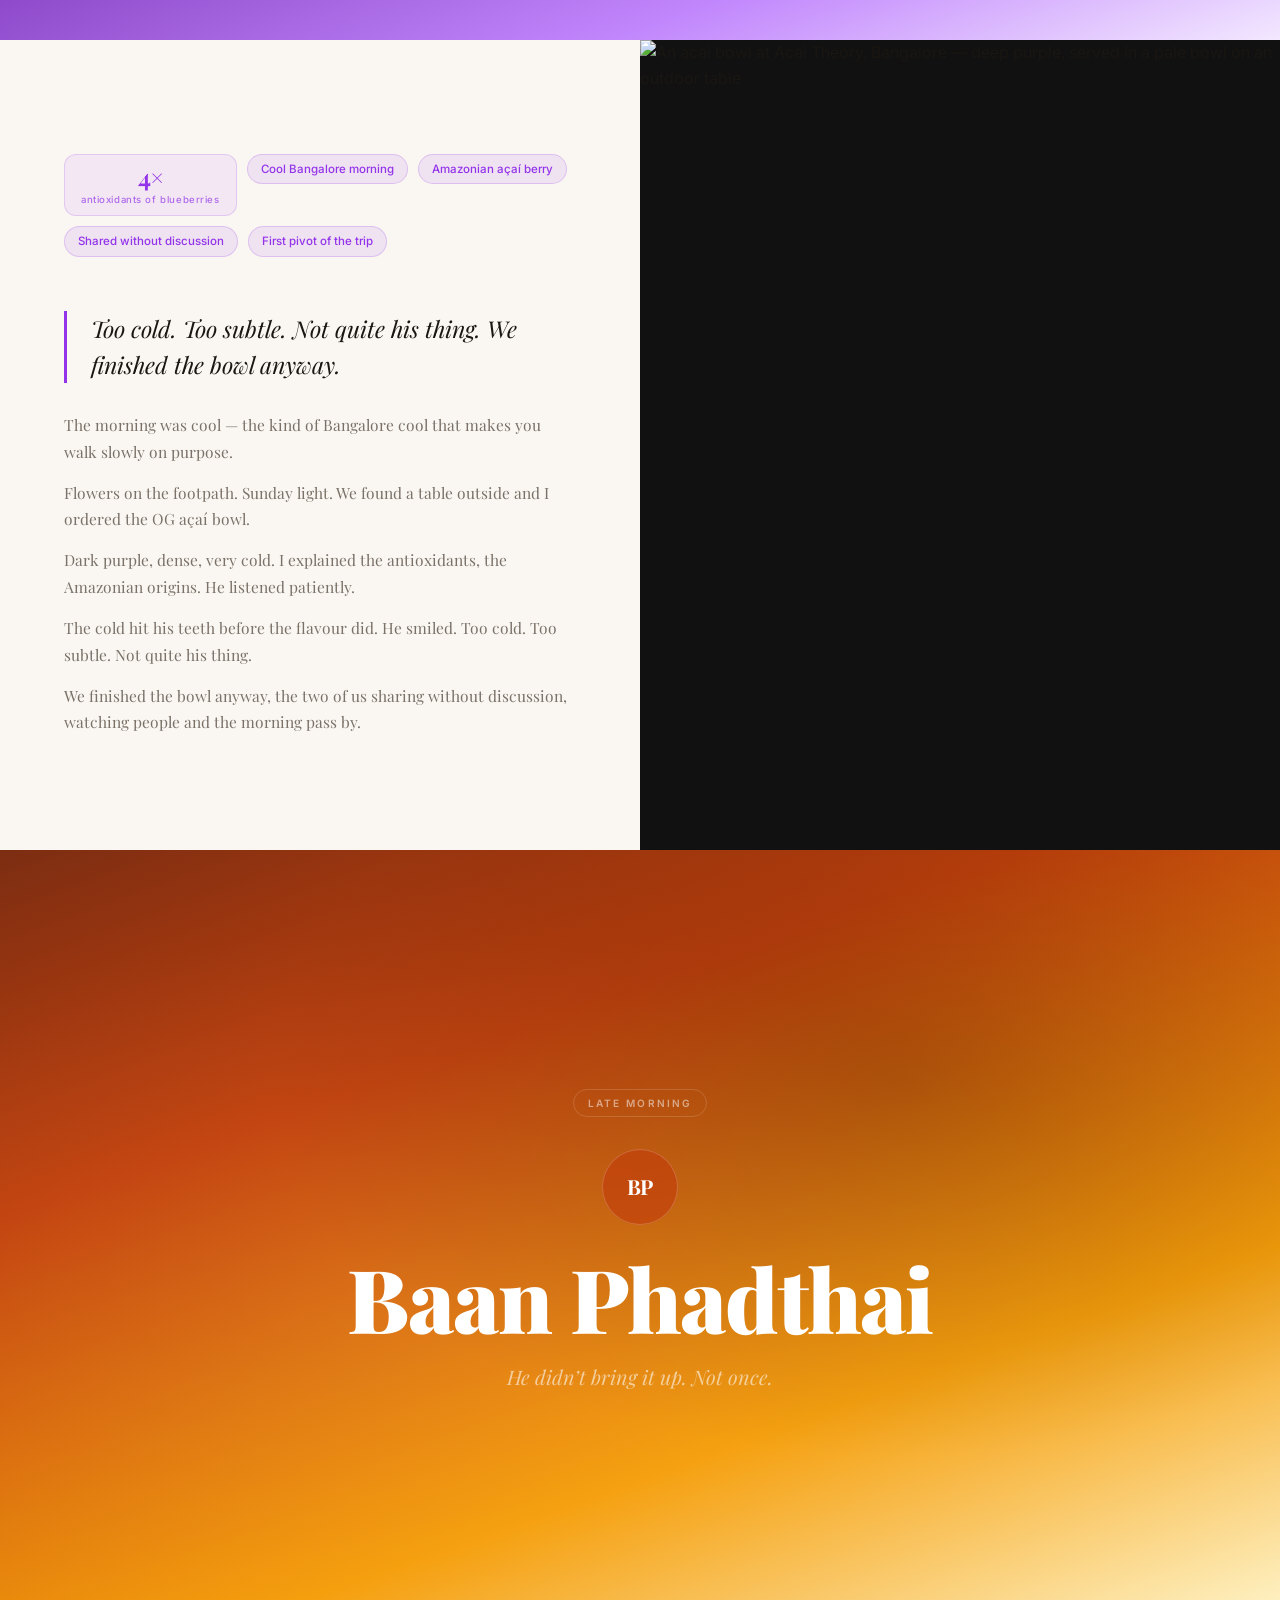
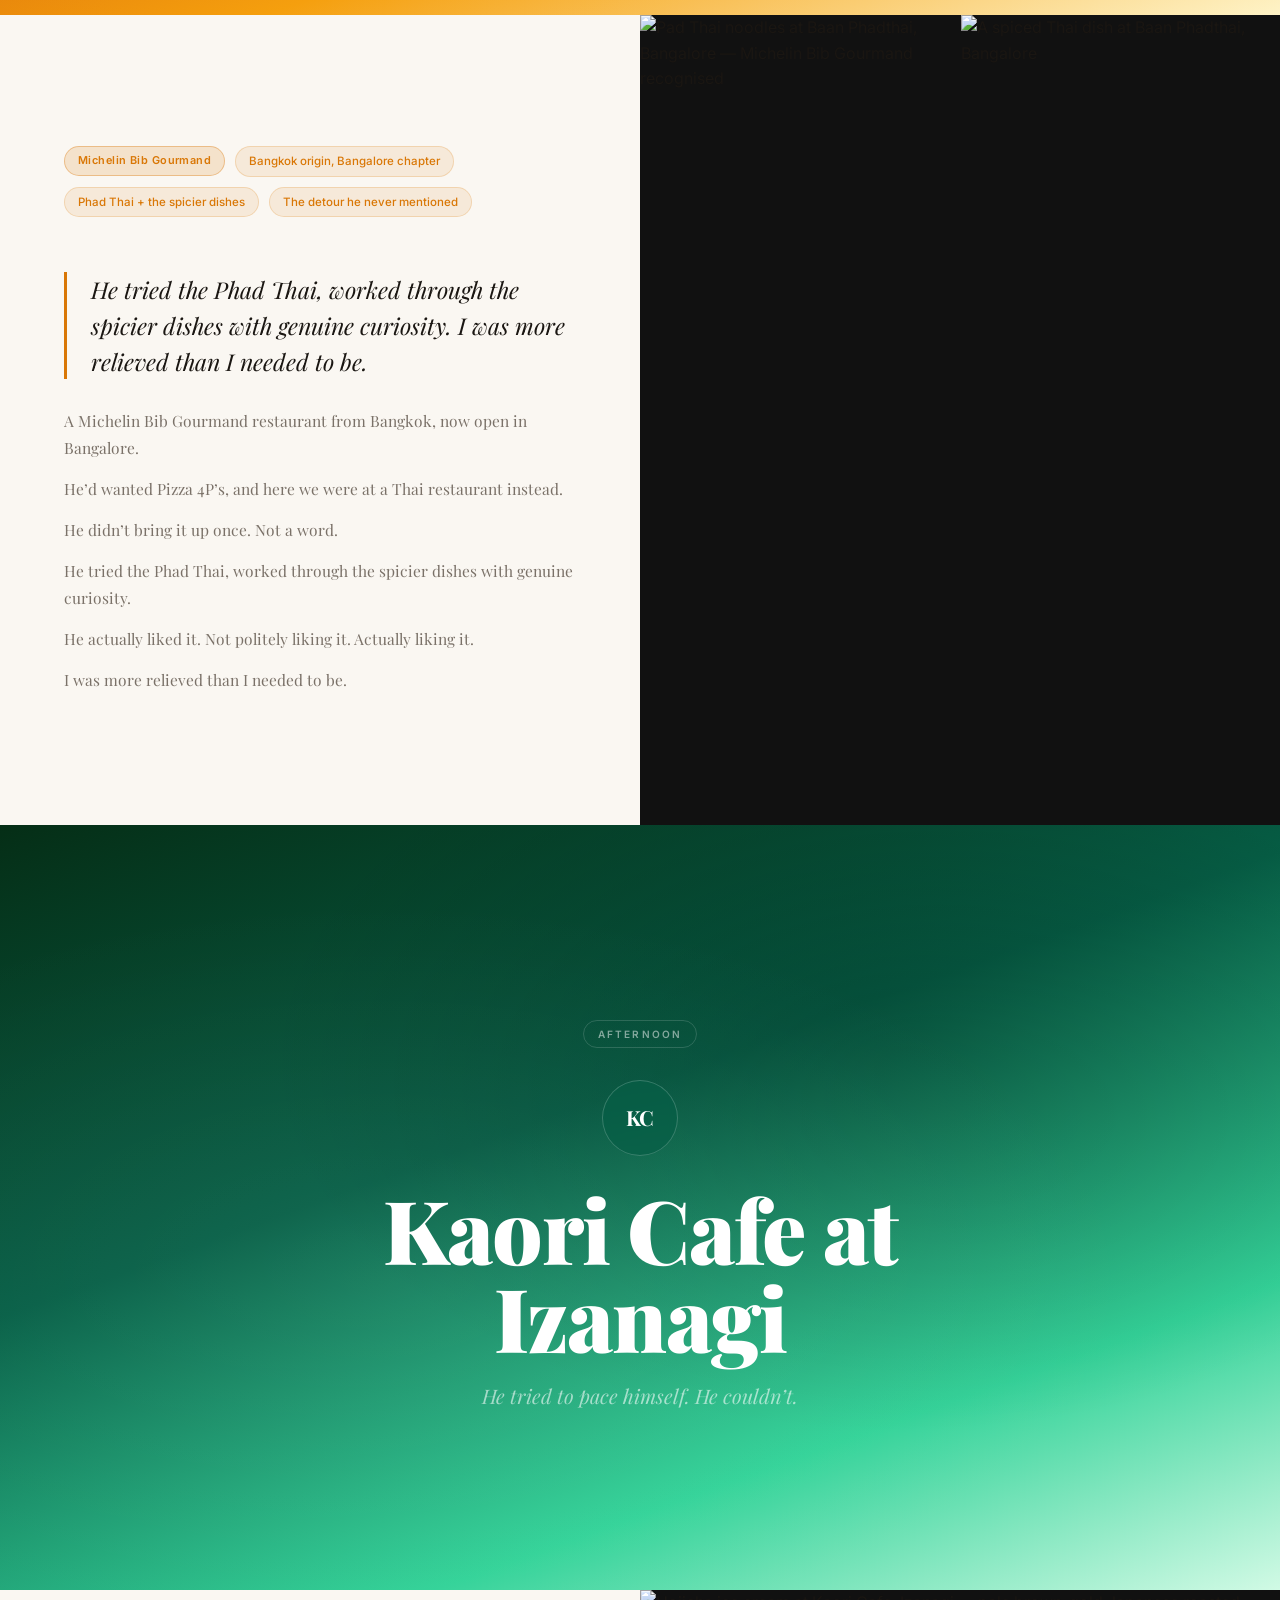
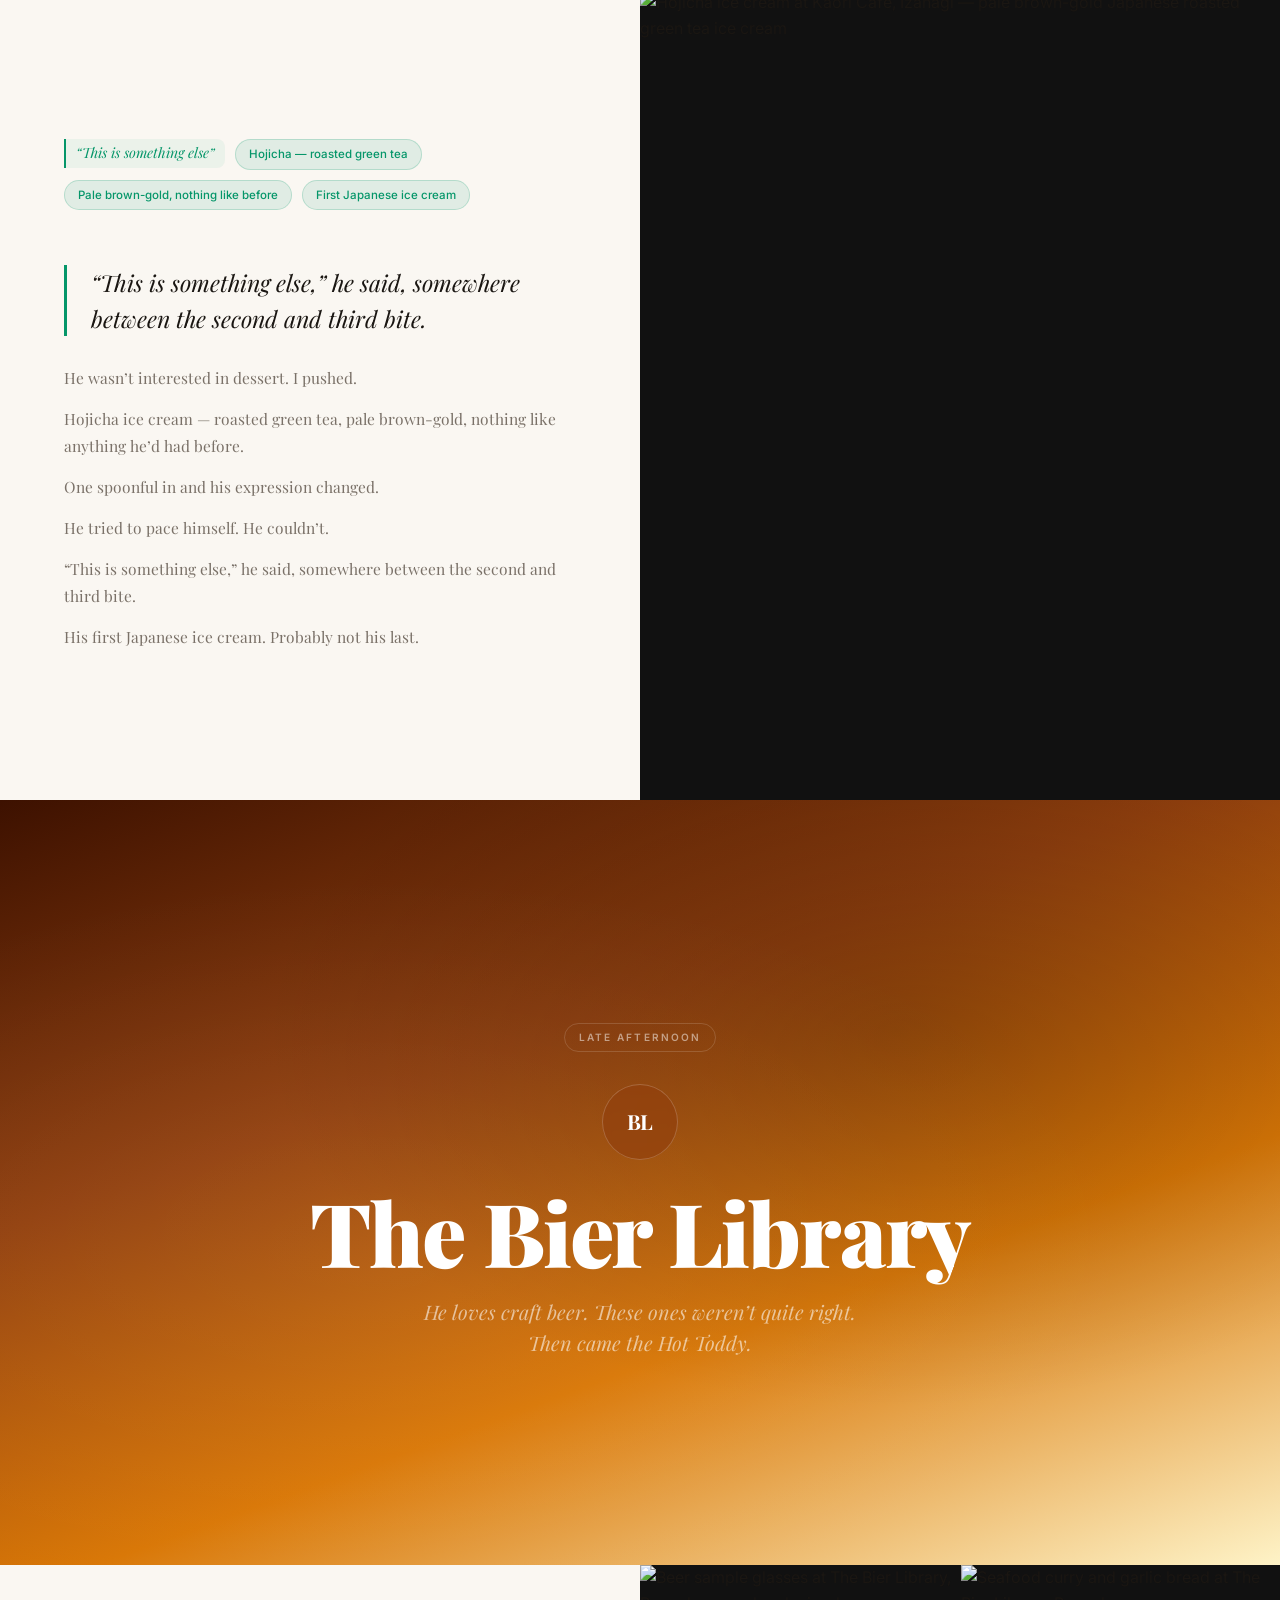
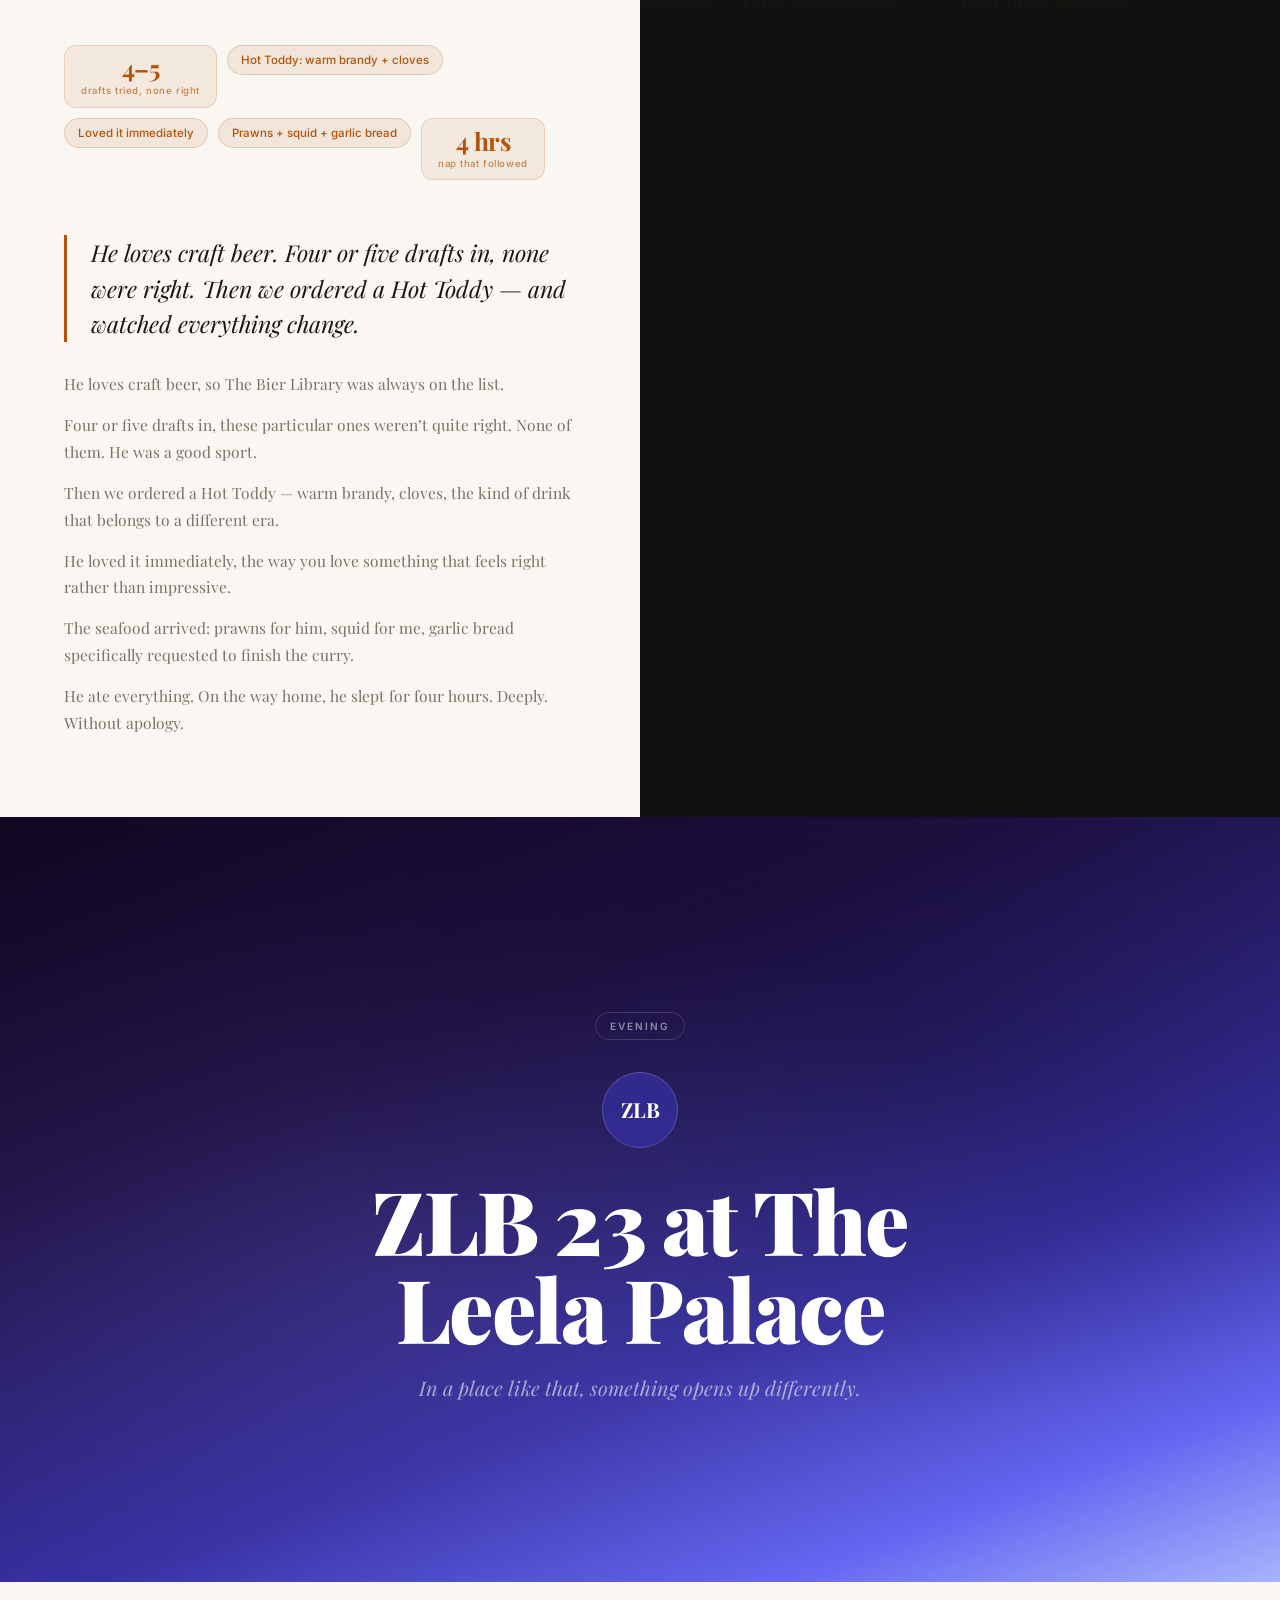
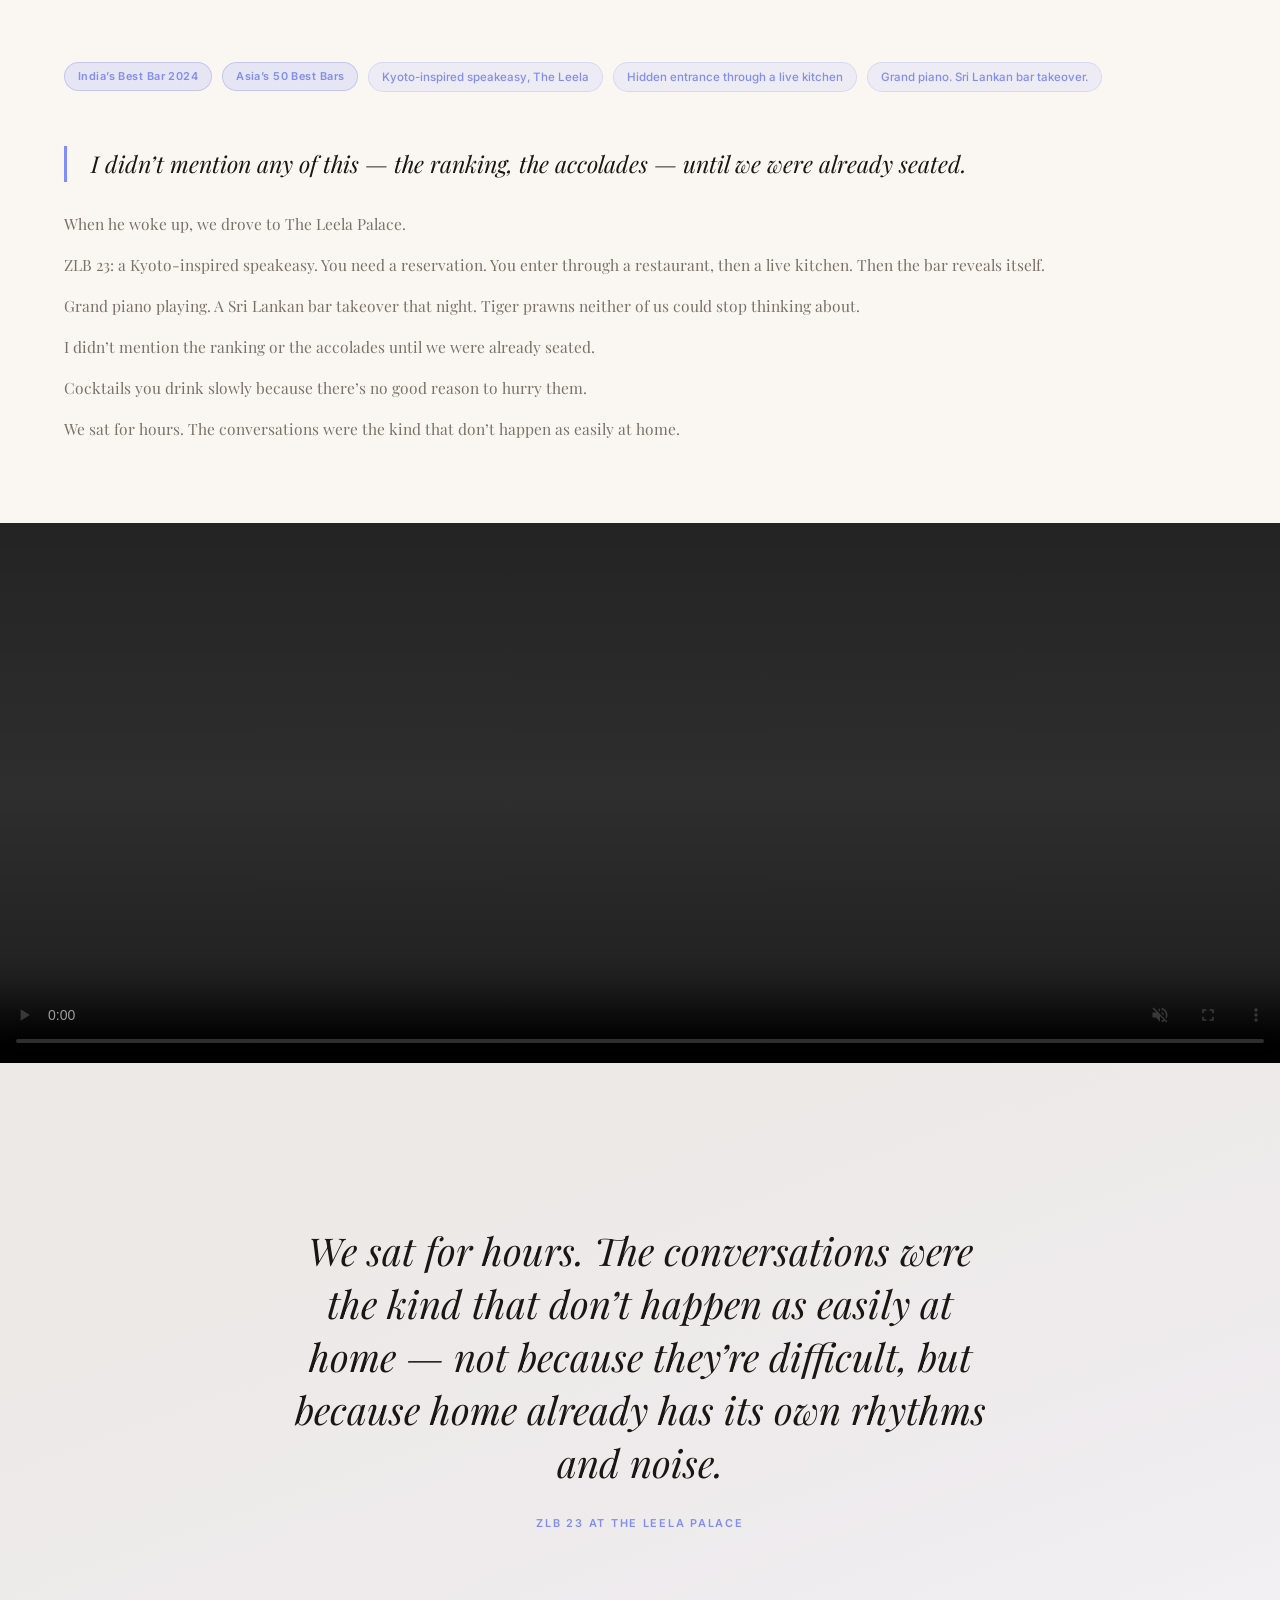
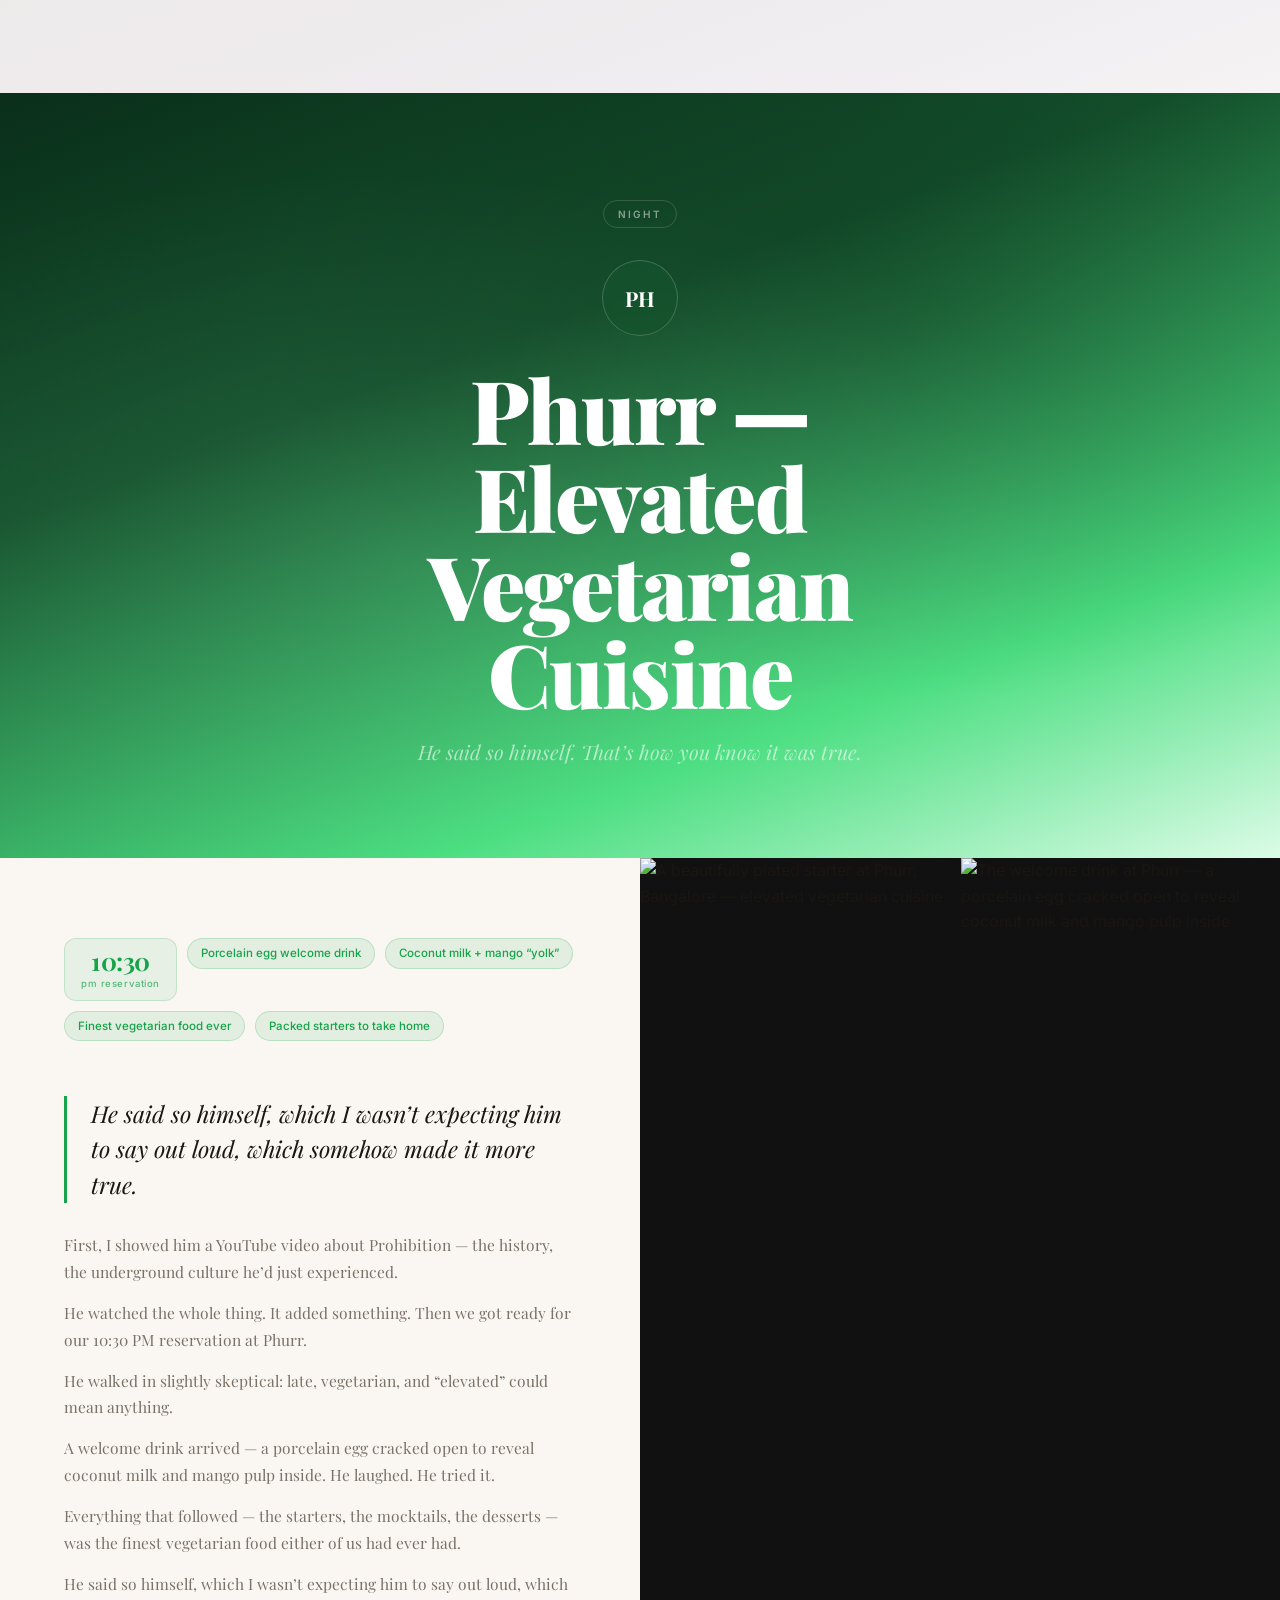
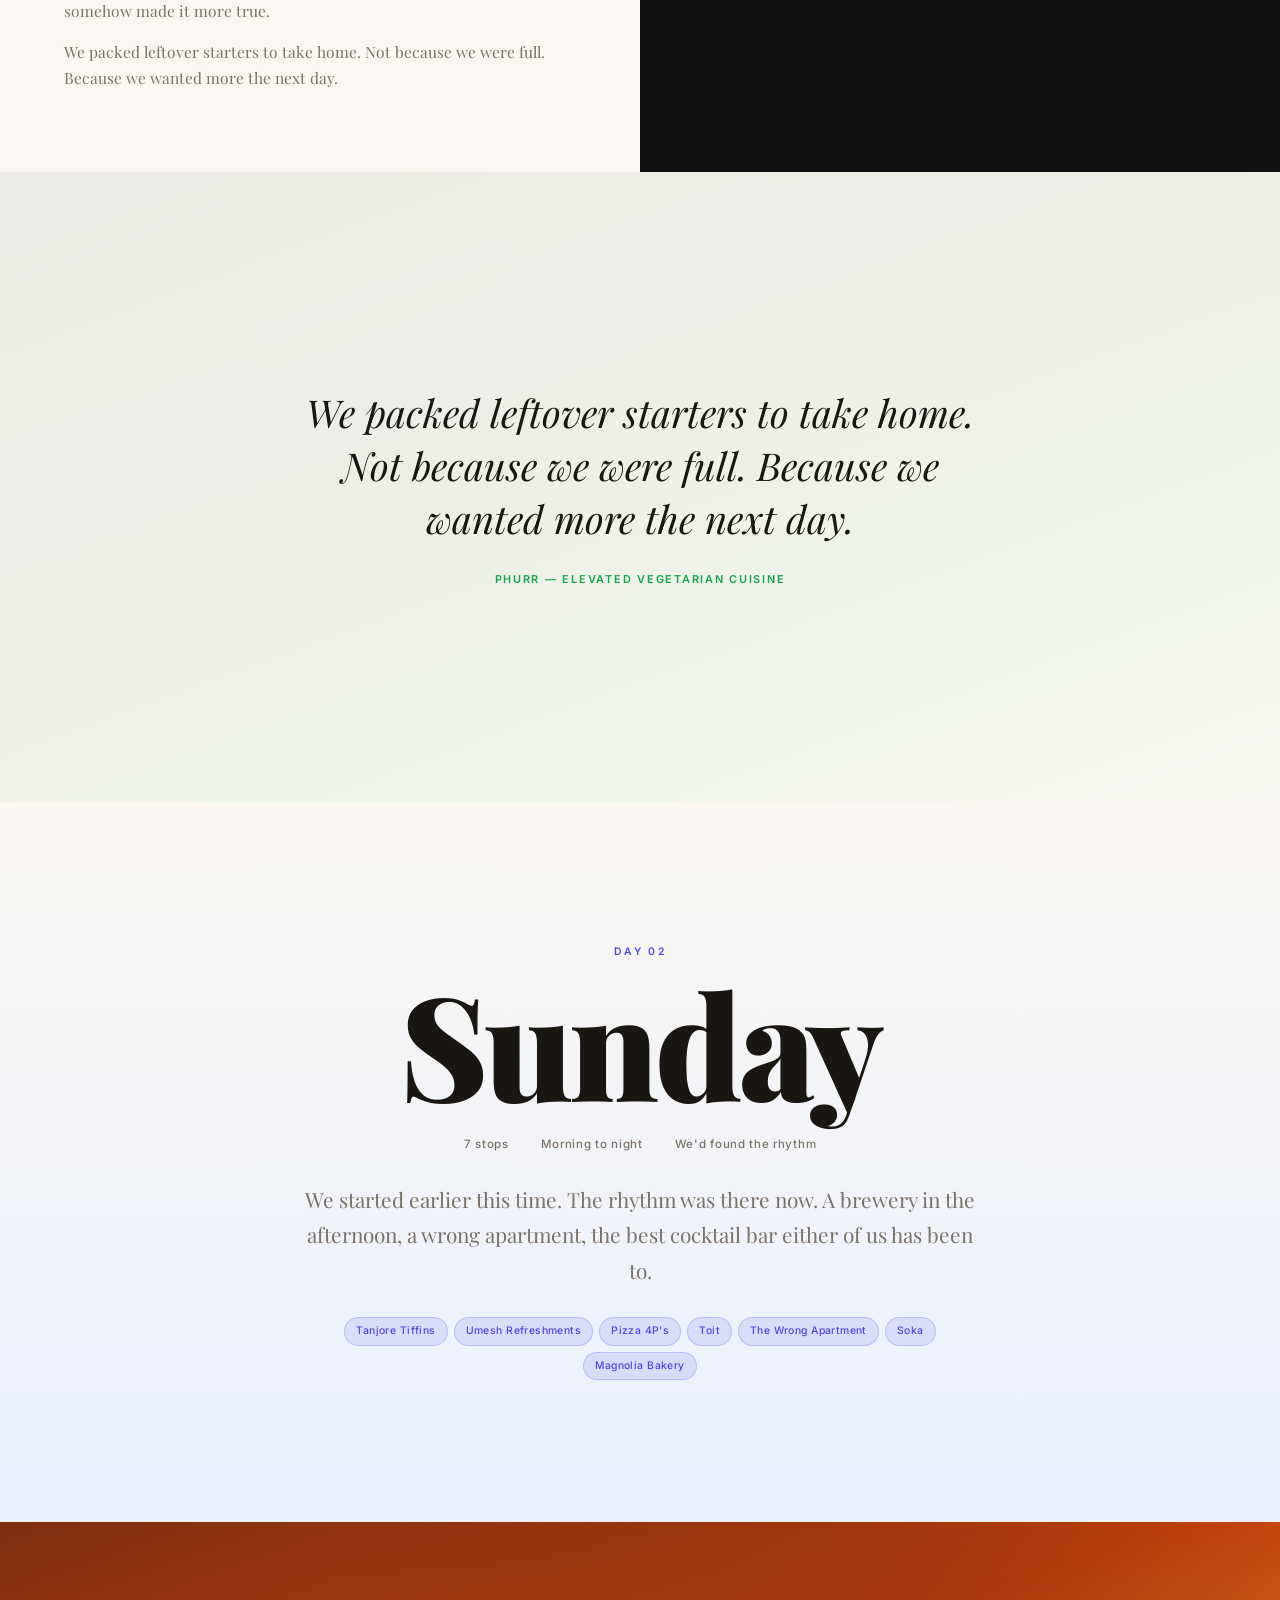
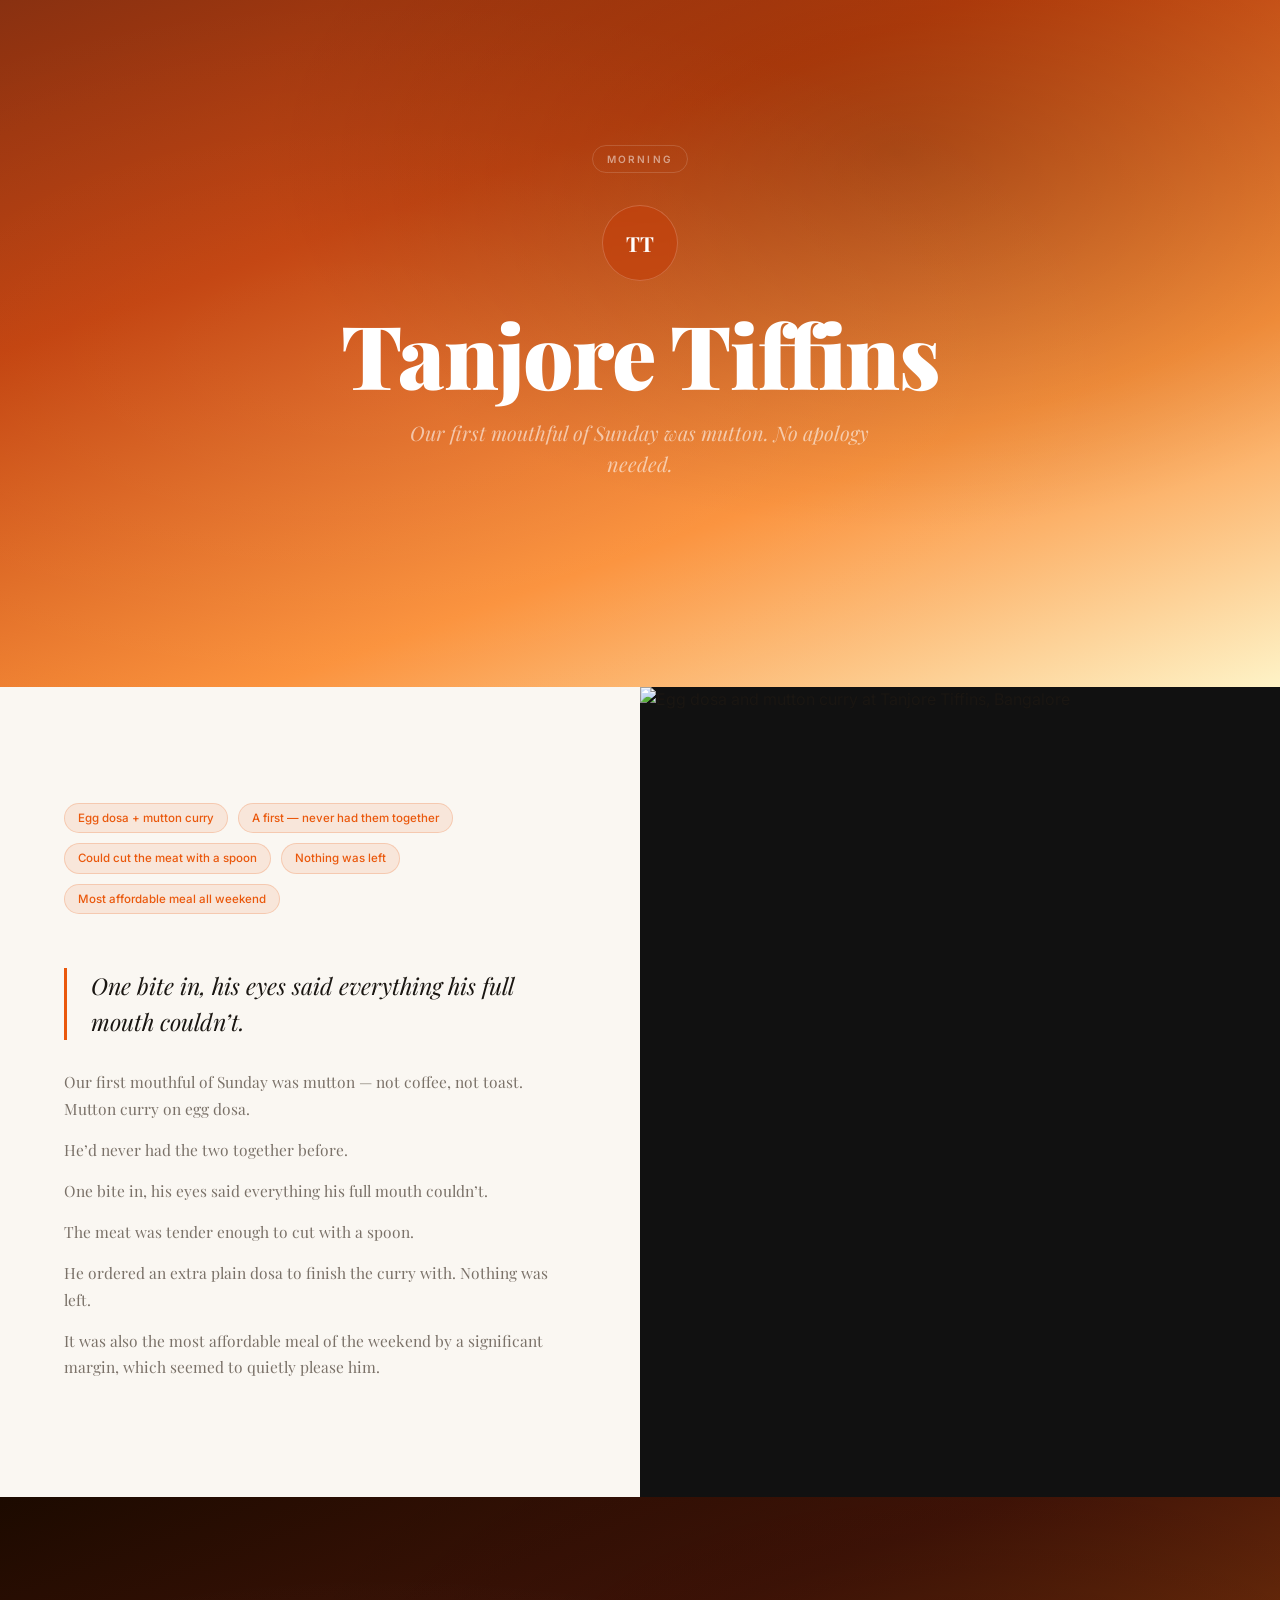
==== commit 847c0253: "add whatsapp preview" ====
--- a/index.html
+++ b/index.html
@@ -1,10 +1,26 @@
 <!DOCTYPE html>
-<html lang="en">
 <head>
   <meta charset="UTF-8" />
   <meta name="viewport" content="width=device-width, initial-scale=1.0, viewport-fit=cover" />
   <meta name="description" content="A weekend in Bangalore with my father. Sixteen stops. Three days. June 2026." />
+
   <title>A Weekend in Bangalore</title>
+
+  <!-- Open Graph (WhatsApp, Facebook, LinkedIn, etc.) -->
+  <meta property="og:type" content="website" />
+  <meta property="og:title" content="A Weekend in Bangalore" />
+  <meta property="og:description" content="A weekend in Bangalore with my father. Sixteen stops. Three days. June 2026." />
+  <meta property="og:image" content="https://ishnx.github.io/happy-fathers-day/assets/whatsapp-preview.jpeg" />
+  <meta property="og:image:width" content="1200" />
+  <meta property="og:image:height" content="630" />
+  <meta property="og:url" content="https://ishnx.github.io/happy-fathers-day/" />
+  <meta property="og:site_name" content="A Weekend in Bangalore" />
+
+  <!-- Twitter (also used by some apps) -->
+  <meta name="twitter:card" content="summary_large_image" />
+  <meta name="twitter:title" content="A Weekend in Bangalore" />
+  <meta name="twitter:description" content="A weekend in Bangalore with my father. Sixteen stops. Three days. June 2026." />
+  <meta name="twitter:image" content="https://ishnx.github.io/happy-fathers-day/assets/whatsapp-preview.jpeg" />
 
   <!-- Fonts -->
   <link rel="preconnect" href="https://fonts.googleapis.com" />
